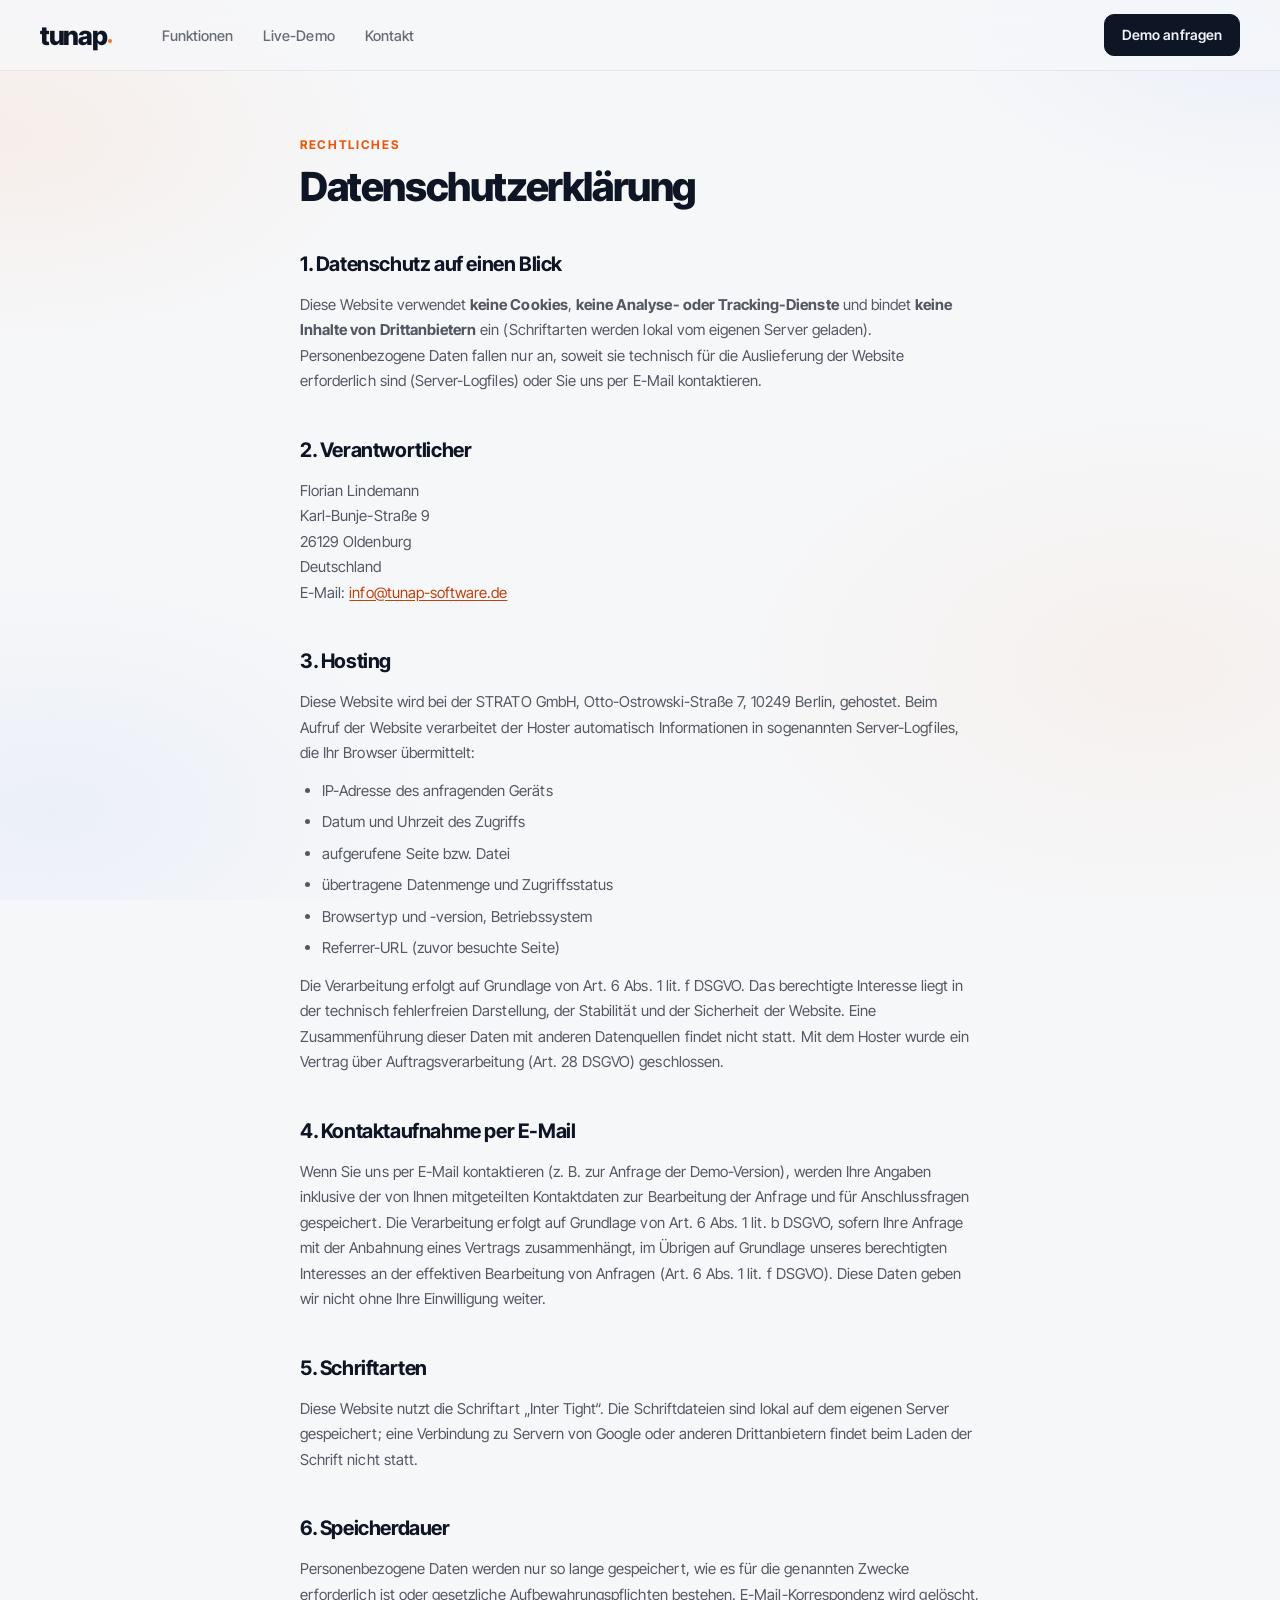
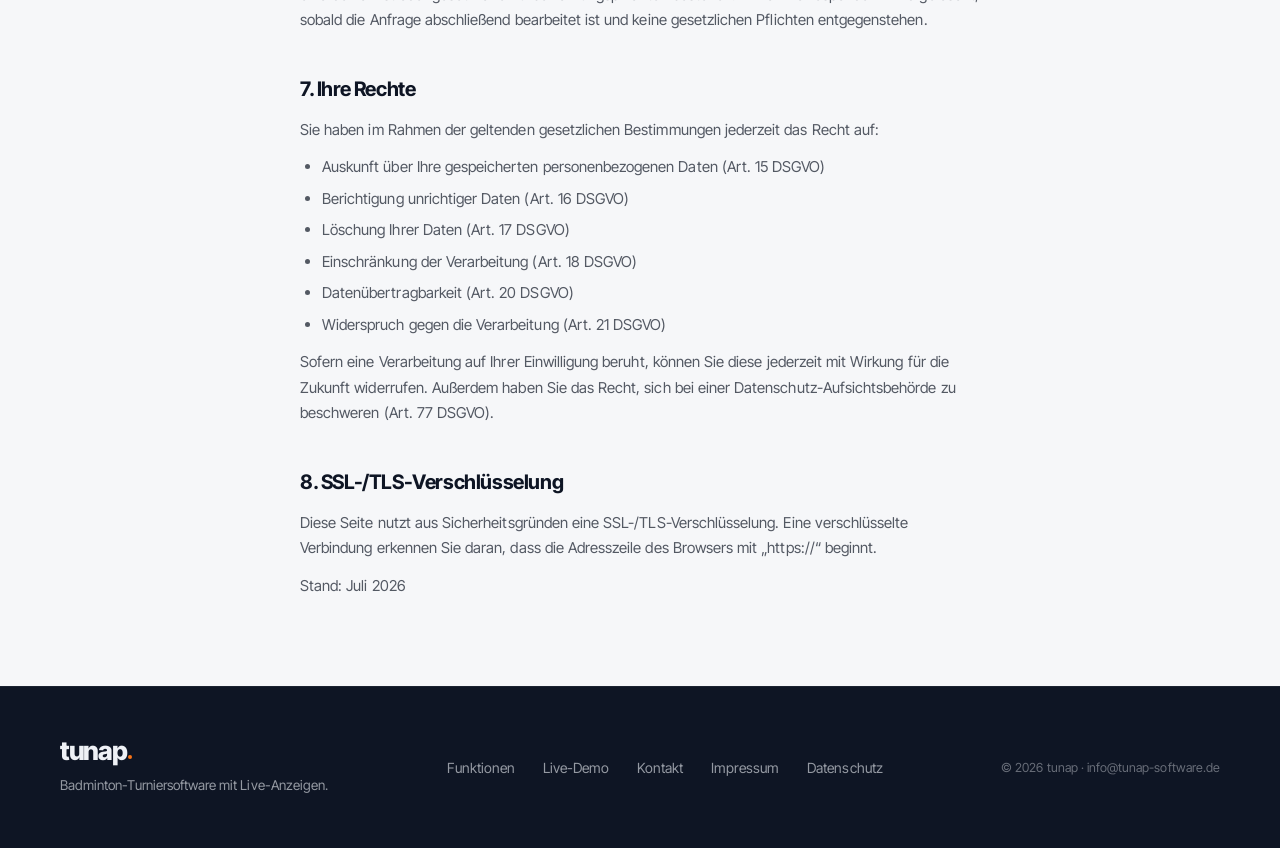
==== datenschutz.html @ 64e5cd74 "Impressum, Datenschutzerklärung und lokale Fonts ergänzen - impressum.html (§ 5 DDG, § 18 MStV) und " ====
<!DOCTYPE html>
<html lang="de">
<head>
<meta charset="utf-8">
<meta name="viewport" content="width=device-width, initial-scale=1">
<title>Datenschutzerklärung — tunap.</title>
<meta name="description" content="Datenschutzerklärung der tunap-Website.">
<meta name="robots" content="noindex">
<meta name="theme-color" content="#0e1524">
<link rel="icon" href="assets/favicon.svg" type="image/svg+xml">
<link rel="preload" href="assets/fonts/InterTight-latin.woff2" as="font" type="font/woff2" crossorigin>
<link rel="stylesheet" href="styles.css">
</head>
<body>

  <!-- ===== NAV ===== -->
  <nav class="nav">
    <a href="index.html" class="wordmark wordmark--nav">tunap<span class="wordmark__dot"></span></a>
    <div class="nav__links">
      <a href="index.html#funktionen">Funktionen</a>
      <a href="index.html#live-demo">Live-Demo</a>
      <a href="index.html#kontakt">Kontakt</a>
    </div>
    <div class="nav__spacer"></div>
    <a href="mailto:info@tunap-software.de?subject=Demo-Version%20anfragen" class="btn btn--dark btn--nav">Demo anfragen</a>
  </nav>

  <main class="legal">
    <div class="eyebrow">Rechtliches</div>
    <h1>Datenschutzerklärung</h1>

    <h2>1. Datenschutz auf einen Blick</h2>
    <p>Diese Website verwendet <strong>keine Cookies</strong>, <strong>keine Analyse- oder Tracking-Dienste</strong> und bindet <strong>keine Inhalte von Drittanbietern</strong> ein (Schriftarten werden lokal vom eigenen Server geladen). Personenbezogene Daten fallen nur an, soweit sie technisch für die Auslieferung der Website erforderlich sind (Server-Logfiles) oder Sie uns per E-Mail kontaktieren.</p>

    <h2>2. Verantwortlicher</h2>
    <address class="legal__address">
      Florian Lindemann<br>
      Karl-Bunje-Straße 9<br>
      26129 Oldenburg<br>
      Deutschland<br>
      E-Mail: <a href="mailto:info@tunap-software.de">info@tunap-software.de</a>
    </address>

    <h2>3. Hosting</h2>
    <p>Diese Website wird bei der STRATO GmbH, Otto-Ostrowski-Straße 7, 10249 Berlin, gehostet. Beim Aufruf der Website verarbeitet der Hoster automatisch Informationen in sogenannten Server-Logfiles, die Ihr Browser übermittelt:</p>
    <ul>
      <li>IP-Adresse des anfragenden Geräts</li>
      <li>Datum und Uhrzeit des Zugriffs</li>
      <li>aufgerufene Seite bzw. Datei</li>
      <li>übertragene Datenmenge und Zugriffsstatus</li>
      <li>Browsertyp und -version, Betriebssystem</li>
      <li>Referrer-URL (zuvor besuchte Seite)</li>
    </ul>
    <p>Die Verarbeitung erfolgt auf Grundlage von Art. 6 Abs. 1 lit. f DSGVO. Das berechtigte Interesse liegt in der technisch fehlerfreien Darstellung, der Stabilität und der Sicherheit der Website. Eine Zusammenführung dieser Daten mit anderen Datenquellen findet nicht statt. Mit dem Hoster wurde ein Vertrag über Auftragsverarbeitung (Art. 28 DSGVO) geschlossen.</p>

    <h2>4. Kontaktaufnahme per E-Mail</h2>
    <p>Wenn Sie uns per E-Mail kontaktieren (z. B. zur Anfrage der Demo-Version), werden Ihre Angaben inklusive der von Ihnen mitgeteilten Kontaktdaten zur Bearbeitung der Anfrage und für Anschlussfragen gespeichert. Die Verarbeitung erfolgt auf Grundlage von Art. 6 Abs. 1 lit. b DSGVO, sofern Ihre Anfrage mit der Anbahnung eines Vertrags zusammenhängt, im Übrigen auf Grundlage unseres berechtigten Interesses an der effektiven Bearbeitung von Anfragen (Art. 6 Abs. 1 lit. f DSGVO). Diese Daten geben wir nicht ohne Ihre Einwilligung weiter.</p>

    <h2>5. Schriftarten</h2>
    <p>Diese Website nutzt die Schriftart „Inter Tight“. Die Schriftdateien sind lokal auf dem eigenen Server gespeichert; eine Verbindung zu Servern von Google oder anderen Drittanbietern findet beim Laden der Schrift nicht statt.</p>

    <h2>6. Speicherdauer</h2>
    <p>Personenbezogene Daten werden nur so lange gespeichert, wie es für die genannten Zwecke erforderlich ist oder gesetzliche Aufbewahrungspflichten bestehen. E-Mail-Korrespondenz wird gelöscht, sobald die Anfrage abschließend bearbeitet ist und keine gesetzlichen Pflichten entgegenstehen.</p>

    <h2>7. Ihre Rechte</h2>
    <p>Sie haben im Rahmen der geltenden gesetzlichen Bestimmungen jederzeit das Recht auf:</p>
    <ul>
      <li>Auskunft über Ihre gespeicherten personenbezogenen Daten (Art. 15 DSGVO)</li>
      <li>Berichtigung unrichtiger Daten (Art. 16 DSGVO)</li>
      <li>Löschung Ihrer Daten (Art. 17 DSGVO)</li>
      <li>Einschränkung der Verarbeitung (Art. 18 DSGVO)</li>
      <li>Datenübertragbarkeit (Art. 20 DSGVO)</li>
      <li>Widerspruch gegen die Verarbeitung (Art. 21 DSGVO)</li>
    </ul>
    <p>Sofern eine Verarbeitung auf Ihrer Einwilligung beruht, können Sie diese jederzeit mit Wirkung für die Zukunft widerrufen. Außerdem haben Sie das Recht, sich bei einer Datenschutz-Aufsichtsbehörde zu beschweren (Art. 77 DSGVO).</p>

    <h2>8. SSL-/TLS-Verschlüsselung</h2>
    <p>Diese Seite nutzt aus Sicherheitsgründen eine SSL-/TLS-Verschlüsselung. Eine verschlüsselte Verbindung erkennen Sie daran, dass die Adresszeile des Browsers mit „https://“ beginnt.</p>

    <p class="legal__updated">Stand: Juli 2026</p>
  </main>

  <!-- ===== FOOTER ===== -->
  <footer class="footer">
    <div class="footer__inner">
      <div>
        <div class="wordmark wordmark--footer">tunap<span class="wordmark__dot"></span></div>
        <div class="footer__tag">Badminton-Turniersoftware mit Live-Anzeigen.</div>
      </div>
      <div class="footer__links">
        <a href="index.html#funktionen">Funktionen</a>
        <a href="index.html#live-demo">Live-Demo</a>
        <a href="mailto:info@tunap-software.de">Kontakt</a>
        <a href="impressum.html">Impressum</a>
        <a href="datenschutz.html">Datenschutz</a>
      </div>
      <div class="footer__copy">© 2026 tunap · info@tunap-software.de</div>
    </div>
  </footer>

</body>
</html>
---- styles.css ----
/* ============================================================
   tunap. — Landingpage
   Kühles Slate-System + Orange-Akzent (verfeinert)
   Design-Tokens · Layout · Komponenten · Responsive
   ============================================================ */

:root{
  /* ---- Neutrale (kühles Slate) ---- */
  --ink:#0e1524;              /* Text / Dunkelflächen */
  --ink-2:#161f31;            /* dunkle Surface */
  --ink-70:rgba(14,21,36,0.70);
  --ink-62:rgba(14,21,36,0.62);
  --ink-55:rgba(14,21,36,0.55);
  --ink-14:rgba(14,21,36,0.14);
  --ink-10:rgba(14,21,36,0.10);
  --ink-07:rgba(14,21,36,0.07);
  --ink-04:rgba(14,21,36,0.04);

  /* Text auf dunklem Grund */
  --cream:#eef1f6;
  --cream-72:rgba(238,241,246,0.72);
  --cream-60:rgba(238,241,246,0.60);
  --cream-40:rgba(238,241,246,0.40);
  --cream-10:rgba(238,241,246,0.10);
  --cream-06:rgba(238,241,246,0.06);

  /* Flächen */
  --paper:#f6f7f9;            /* Seitenhintergrund */
  --paper-2:#edf0f4;          /* abgesetzte Sektion */
  --surface:#ffffff;          /* Cards */
  --white:#fff;

  /* ---- Akzent (Orange) ---- */
  --accent:#f97316;
  --accent-deep:#ea580c;
  --accent-text:#c2410c;      /* AA-tauglich auf hell */
  --accent-08:rgba(249,115,22,0.08);
  --accent-12:rgba(249,115,22,0.12);
  --accent-focus:rgba(249,115,22,0.40);

  /* ---- Radius ---- */
  --r-sm:10px;
  --r:14px;
  --r-lg:20px;
  --r-pill:999px;

  /* ---- Shadows (kühl getönt, geschichtet) ---- */
  --sh-sm:0 1px 2px rgba(14,21,36,0.06), 0 1px 1px rgba(14,21,36,0.04);
  --sh-md:0 6px 16px -6px rgba(14,21,36,0.14), 0 2px 6px -3px rgba(14,21,36,0.08);
  --sh-lg:0 24px 48px -28px rgba(14,21,36,0.34), 0 8px 20px -12px rgba(14,21,36,0.16);
  --sh-shot:0 40px 80px -40px rgba(14,21,36,0.42), 0 12px 28px -18px rgba(14,21,36,0.18);

  --font:'Inter Tight',system-ui,-apple-system,'Segoe UI',sans-serif;
}

/* ---- Schrift lokal gehostet (DSGVO: kein Google-Server-Kontakt) ---- */
@font-face{
  font-family:'Inter Tight';
  font-style:normal;
  font-weight:100 900;
  font-display:swap;
  src:url('assets/fonts/InterTight-latin.woff2') format('woff2');
}

*{box-sizing:border-box;}
html{scroll-behavior:smooth;-webkit-text-size-adjust:100%;}
body{
  margin:0;
  font-family:var(--font);
  font-size:16px;
  background:
    radial-gradient(38% 30% at 100% 1%, rgba(37,99,235,0.06), transparent 72%),
    radial-gradient(42% 32% at 0% 15%, rgba(249,115,22,0.07), transparent 72%),
    radial-gradient(46% 40% at 90% 74%, rgba(249,115,22,0.05), transparent 72%),
    radial-gradient(42% 36% at 4% 90%, rgba(37,99,235,0.05), transparent 72%),
    var(--paper);
  background-attachment:fixed;
  color:var(--ink);
  line-height:1.6;
  letter-spacing:0.003em;
  -webkit-font-smoothing:antialiased;
  text-rendering:optimizeLegibility;
}
a{color:inherit;}
h1,h2,h3{margin:0;}
img{max-width:100%;}
::selection{background:var(--accent);color:var(--white);}

/* Fokus-Sichtbarkeit (Tastatur) */
:focus-visible{outline:none;box-shadow:0 0 0 3px var(--paper),0 0 0 5px var(--accent-focus);border-radius:8px;}

/* ---- Keyframes ---- */
@keyframes tnDot{0%,100%{transform:scale(1);opacity:1;}50%{transform:scale(.62);opacity:.5;}}
@keyframes tnPulse{0%{box-shadow:0 0 0 0 rgba(249,115,22,0.55);}70%{box-shadow:0 0 0 8px rgba(249,115,22,0);}100%{box-shadow:0 0 0 0 rgba(249,115,22,0);}}
@keyframes tnWordDot{0%{box-shadow:0 0 0 0 rgba(249,115,22,0.5);}70%{box-shadow:0 0 0 0.5em rgba(249,115,22,0);}100%{box-shadow:0 0 0 0 rgba(249,115,22,0);}}
@keyframes tnFloat{0%,100%{transform:translate(0,0);}50%{transform:translate(24px,-30px);}}

/* Sanftes Einblenden beim Scrollen (JS setzt .is-visible) */
.reveal{opacity:0;transform:translateY(18px);transition:opacity .6s ease,transform .6s ease;}
.reveal.is-visible{opacity:1;transform:none;}
@media (prefers-reduced-motion: reduce){
  *{animation:none !important;transition:none !important;scroll-behavior:auto !important;}
  .reveal{opacity:1;transform:none;}
}

/* ---- Punkt (Wortmarke-Akzent) ---- */
.dot{display:inline-block;width:8px;height:8px;border-radius:50%;background:var(--accent);}
.dot--pulse{margin-bottom:5px;animation:tnPulse 1.6s ease-out infinite;}
.dot--blink{width:8px;height:8px;animation:tnDot 1.4s ease-in-out infinite;}

/* ---- Buttons ---- */
.btn{
  position:relative;display:inline-flex;align-items:center;justify-content:center;gap:9px;
  font-family:inherit;font-size:15px;font-weight:600;letter-spacing:0.005em;
  padding:14px 24px;min-height:48px;border-radius:12px;border:1px solid transparent;
  text-decoration:none;white-space:nowrap;cursor:pointer;
  transition:transform .16s ease,box-shadow .16s ease,background-color .16s ease,border-color .16s ease;
}
.btn--accent{background:var(--accent);color:var(--white);box-shadow:0 8px 20px -10px rgba(249,115,22,0.7),inset 0 1px 0 rgba(255,255,255,0.18);}
.btn--accent:hover{background:var(--accent-deep);transform:translateY(-2px);box-shadow:0 14px 28px -12px rgba(249,115,22,0.75),inset 0 1px 0 rgba(255,255,255,0.18);}
.btn--accent:active{transform:translateY(0);}
.btn--dark{background:var(--ink);color:var(--cream);border-color:var(--ink);}
.btn--dark:hover{background:var(--ink-2);transform:translateY(-2px);box-shadow:var(--sh-md);}
.btn--ghost{background:var(--surface);color:var(--ink);border-color:var(--ink-14);box-shadow:var(--sh-sm);}
.btn--ghost:hover{border-color:var(--ink);transform:translateY(-2px);box-shadow:var(--sh-md);}
.btn--outline{background:transparent;color:var(--ink);border-color:var(--ink-14);}
.btn--outline:hover{border-color:var(--ink);transform:translateY(-2px);}
.btn--nav{font-size:14px;padding:9px 17px;min-height:40px;border-radius:10px;}
.btn--lg{font-size:16px;padding:16px 30px;min-height:54px;}

/* ---- Wortmarke ---- */
.wordmark{display:inline-flex;align-items:flex-end;gap:0.04em;font-weight:800;letter-spacing:-0.05em;line-height:0.9;color:var(--ink);text-decoration:none;}
.wordmark__dot{flex:none;width:0.16em;height:0.16em;border-radius:50%;background:var(--accent);margin-bottom:0.135em;animation:tnWordDot 1.6s ease-out infinite;}
.wordmark--nav{font-size:26px;}
.wordmark--hero{font-size:clamp(80px,15vw,196px);margin-top:22px;opacity:0.98;}
.wordmark--footer{font-size:26px;color:var(--cream);}

/* ============================================================
   NAV
   ============================================================ */
.nav{
  position:sticky;top:0;z-index:40;display:flex;align-items:center;gap:24px;
  padding:14px 40px;
  background:rgba(246,247,249,0.82);
  backdrop-filter:saturate(160%) blur(14px);
  -webkit-backdrop-filter:saturate(160%) blur(14px);
  border-bottom:1px solid var(--ink-07);
}
.nav__links{display:none;gap:6px;margin-left:14px;}
.nav__links a{font-size:14.5px;font-weight:500;color:var(--ink-62);text-decoration:none;padding:7px 12px;border-radius:9px;transition:color .15s ease,background-color .15s ease;}
.nav__links a:hover{color:var(--ink);background:var(--ink-04);}
.nav__spacer{flex:1;}
@media (min-width:880px){.nav__links{display:flex;}}

/* ============================================================
   HERO
   ============================================================ */
.hero{
  position:relative;overflow:hidden;
  background:
    radial-gradient(48% 50% at 86% -4%, rgba(37,99,235,0.08), transparent 68%),
    radial-gradient(52% 55% at 14% 4%, rgba(249,115,22,0.10), transparent 70%),
    radial-gradient(60% 60% at 50% -8%, var(--accent-08), transparent 70%),
    linear-gradient(180deg, rgba(246,247,249,0) 0%, var(--paper) 62%, var(--surface) 100%);
}
.hero::before{
  content:"";position:absolute;inset:0;pointer-events:none;opacity:.5;
  background-image:
    linear-gradient(to right, var(--ink-04) 1px, transparent 1px),
    linear-gradient(to bottom, var(--ink-04) 1px, transparent 1px);
  background-size:56px 56px;
  -webkit-mask-image:radial-gradient(80% 60% at 50% 0%, #000 0%, transparent 72%);
          mask-image:radial-gradient(80% 60% at 50% 0%, #000 0%, transparent 72%);
}
.hero__inner{position:relative;max-width:1180px;margin:0 auto;padding:64px 40px 84px;text-align:center;}
.pill{display:inline-flex;align-items:center;gap:8px;padding:7px 15px;border-radius:var(--r-pill);font-size:12.5px;font-weight:700;letter-spacing:0.02em;}
.pill--accent{background:var(--surface);color:var(--accent-text);border:1px solid var(--ink-10);box-shadow:var(--sh-sm);}
.pill--accent .dot{width:7px;height:7px;}
.hero__h1{margin:24px auto 0;max-width:720px;font-size:clamp(24px,3.4vw,36px);font-weight:700;letter-spacing:-0.03em;line-height:1.12;color:var(--ink-70);}
.hero__sub{margin:20px auto 0;max-width:640px;font-size:clamp(17px,2.2vw,20px);line-height:1.5;font-weight:500;color:var(--ink-70);}
.hero__cta{display:flex;justify-content:center;flex-wrap:wrap;gap:12px;margin-top:32px;}
.hero__facts{display:flex;justify-content:center;flex-wrap:wrap;gap:10px 30px;margin-top:30px;font-size:13.5px;font-weight:500;color:var(--ink-55);}
.hero__facts strong{font-size:16px;font-weight:800;color:var(--ink);margin-right:5px;font-variant-numeric:tabular-nums;}
.hero__shot{position:relative;z-index:1;margin-top:60px;}

/* ============================================================
   APP-FENSTER-RAHMEN (winframe)
   ============================================================ */
.winframe{border-radius:var(--r-lg);overflow:hidden;background:var(--surface);border:1px solid var(--ink-10);box-shadow:var(--sh-shot);}
.winbar{display:flex;align-items:center;gap:8px;padding:7px 12px;background:var(--surface);border-bottom:1px solid var(--ink-07);}
.winbar__dots{display:inline-flex;gap:6px;flex:none;}
.winbar__dots i{width:9px;height:9px;border-radius:50%;}
.winbar__dots i:nth-child(1){background:#ff5f57;}
.winbar__dots i:nth-child(2){background:#febc2e;}
.winbar__dots i:nth-child(3){background:#28c840;}
.winbar__title{flex:1;text-align:center;font-size:11.5px;font-weight:600;color:var(--ink-55);letter-spacing:0.01em;margin-right:45px;}
.winframe .shot-img{border-radius:0;}

/* Screenshots (echte App-Aufnahmen, 16:9) */
.shot-img{display:block;width:100%;height:auto;aspect-ratio:16/9;object-fit:cover;object-position:top center;background:var(--surface);}

/* ============================================================
   WERT-PFEILER
   ============================================================ */
.pillars-wrap{background:var(--surface);border-top:1px solid var(--ink-07);border-bottom:1px solid var(--ink-07);}
.pillars{max-width:1240px;margin:0 auto;padding:56px 40px;display:grid;grid-template-columns:1fr;gap:36px 0;counter-reset:pillar;}
.pillar{position:relative;display:flex;flex-direction:column;gap:12px;counter-increment:pillar;}
.pillar::after{content:"0" counter(pillar);position:absolute;top:4px;right:0;font-size:12px;font-weight:700;letter-spacing:0.06em;color:rgba(14,21,36,0.20);}
.pillar__ic{width:46px;height:46px;border-radius:13px;background:var(--accent-12);color:var(--accent-deep);display:flex;align-items:center;justify-content:center;}
.pillar__t{font-size:16.5px;font-weight:700;letter-spacing:-0.01em;color:var(--ink);}
.pillar__p{margin:0;font-size:14.5px;line-height:1.55;color:var(--ink-62);}
@media (min-width:560px){.pillars{grid-template-columns:repeat(2,1fr);column-gap:44px;}}
@media (min-width:900px){
  .pillars{grid-template-columns:repeat(4,1fr);column-gap:0;}
  .pillar{padding:2px 34px;}
  .pillar::after{right:34px;}
  .pillar:not(:first-child){border-left:1px solid var(--ink-07);}
  .pillar:first-child{padding-left:0;}
  .pillar:last-child{padding-right:0;}
  .pillar:last-child::after{right:0;}
}

/* ============================================================
   ÜBERSCHRIFTEN / TEXT
   ============================================================ */
.eyebrow{font-size:12px;font-weight:700;letter-spacing:0.14em;text-transform:uppercase;color:var(--accent-deep);}
.eyebrow--dot,.eyebrow--accent{display:inline-flex;align-items:center;gap:8px;}
.eyebrow--dot .dot,.eyebrow--accent .dot{width:7px;height:7px;}
.eyebrow--accent{color:var(--accent);}
.h2{font-size:clamp(29px,4.4vw,40px);font-weight:800;letter-spacing:-0.035em;line-height:1.08;color:var(--ink);}
.h2--light{color:var(--cream);}
.lead{font-size:17px;line-height:1.6;color:var(--ink-62);}
.lead--center{margin-left:auto;margin-right:auto;}
.lead--light{color:var(--cream-72);}

/* ============================================================
   FUNKTIONEN — alternierende Reihen
   ============================================================ */
.flow-wrap{max-width:1240px;margin:0 auto;padding:92px 40px 40px;}
.flow-head{text-align:center;max-width:720px;margin:0 auto 64px;}
.flow-head .h2{margin-top:14px;}
.flow{display:flex;flex-direction:column;gap:72px;}
.flowrow{display:grid;grid-template-columns:1fr;gap:28px;align-items:center;}
.flowrow__shot{border-radius:var(--r);box-shadow:var(--sh-lg);transition:transform .2s ease,box-shadow .2s ease;}
.flowrow:hover .flowrow__shot{transform:translateY(-4px);box-shadow:var(--sh-shot);}
.flowrow__kicker{font-size:11.5px;font-weight:700;color:var(--accent-deep);letter-spacing:0.1em;text-transform:uppercase;}
.flowrow__title{margin-top:8px;font-size:clamp(21px,2.6vw,26px);font-weight:800;letter-spacing:-0.025em;line-height:1.15;color:var(--ink);}
.flowrow__p{margin:12px 0 0;font-size:15.5px;line-height:1.62;color:var(--ink-62);}
.flowrow__list{margin:16px 0 0;padding:0;list-style:none;display:flex;flex-direction:column;gap:9px;}
.flowrow__list li{position:relative;padding-left:26px;font-size:14.5px;line-height:1.5;color:var(--ink-70);font-weight:500;}
.flowrow__list li::before{
  content:"";position:absolute;left:0;top:3px;width:16px;height:16px;border-radius:50%;
  background:var(--accent-12);
  background-image:url("data:image/svg+xml,%3Csvg xmlns='http://www.w3.org/2000/svg' viewBox='0 0 24 24' fill='none' stroke='%23ea580c' stroke-width='3.4' stroke-linecap='round' stroke-linejoin='round'%3E%3Cpath d='m5 13 4 4L19 7'/%3E%3C/svg%3E");
  background-size:9px 9px;background-position:center;background-repeat:no-repeat;
}
@media (min-width:880px){
  .flowrow{grid-template-columns:7fr 5fr;gap:56px;}
  .flowrow--flip .flowrow__shot{order:2;}
  .flowrow--flip .flowrow__meta{order:1;}
}

/* ============================================================
   TURNIERMODI
   ============================================================ */
.modi-wrap{background:var(--paper-2);border-top:1px solid var(--ink-07);border-bottom:1px solid var(--ink-07);margin-top:52px;}
.modi-inner{max-width:1020px;margin:0 auto;padding:76px 40px;text-align:center;}
.modi-inner .h2{margin:12px auto 0;max-width:680px;}
.modi-inner .lead{margin:14px auto 0;max-width:600px;}
.modi{margin-top:36px;display:grid;grid-template-columns:1fr;gap:16px;text-align:left;}
.modi__card{background:var(--surface);border:1px solid var(--ink-07);border-radius:var(--r);padding:24px;box-shadow:var(--sh-sm);transition:transform .18s ease,box-shadow .18s ease,border-color .18s ease;}
.modi__card:hover{transform:translateY(-3px);box-shadow:var(--sh-md);border-color:var(--ink-10);}
.modi__ic{width:38px;height:38px;border-radius:10px;background:var(--ink);color:var(--accent);display:flex;align-items:center;justify-content:center;margin-bottom:14px;}
.modi__t{font-size:16.5px;font-weight:700;letter-spacing:-0.01em;color:var(--ink);}
.modi__p{margin:8px 0 0;font-size:14px;line-height:1.55;color:var(--ink-62);}
@media (min-width:560px){.modi{grid-template-columns:repeat(2,1fr);}}
@media (min-width:880px){.modi{grid-template-columns:repeat(4,1fr);}}

/* ============================================================
   LIVE-DEMO
   ============================================================ */
.livedemo-wrap{background:var(--surface);scroll-margin-top:70px;}
.livedemo-inner{max-width:1180px;margin:0 auto;padding:76px 40px;text-align:center;}
.livedemo-inner .h2{margin:14px 0 0;}
.livedemo-inner .lead{margin:16px auto 0;max-width:600px;color:var(--ink-62);}
.livedemo{margin-top:38px;text-align:left;}
.livedemo__cols{display:flex;flex-wrap:wrap;align-items:flex-start;gap:24px;}
.livedemo__col{flex:1 1 360px;min-width:0;display:flex;flex-direction:column;}
.livedemo__label{display:flex;align-items:center;gap:9px;font-size:11px;font-weight:700;letter-spacing:0.14em;text-transform:uppercase;color:var(--accent-deep);margin-bottom:12px;}
.livedemo__label .dot{width:7px;height:7px;}
.livedemo__screen{aspect-ratio:8/5;container-type:size;background:#0a0d14;border-radius:8px;overflow:hidden;}

/* ---- Geräte-Gehäuse (TV + Tablet) ---- */
.device{display:flex;flex-direction:column;align-items:center;width:100%;}

/* Court-Monitor als Fernseher mit Standfuß */
.device--tv .device__frame{width:100%;padding:13px;border-radius:16px;background:linear-gradient(180deg,#222a3a 0%,#0f141d 100%);box-shadow:var(--sh-lg),inset 0 0 0 1px rgba(255,255,255,0.06);}
.device--tv .livedemo__screen{border-radius:5px;box-shadow:inset 0 0 0 1px rgba(0,0,0,0.7);}
.device__neck{width:52px;height:20px;background:linear-gradient(180deg,#1b2130 0%,#141a25 100%);}
.device__base{width:190px;max-width:62%;height:13px;border-radius:0 0 12px 12px;background:linear-gradient(180deg,#222a3a 0%,#10151e 100%);box-shadow:0 10px 18px -10px rgba(10,13,20,0.6);}

/* Schiedsrichter-Tablet */
.device--tablet{position:relative;padding:20px;border-radius:30px;background:linear-gradient(155deg,#242c3c 0%,#111722 100%);box-shadow:var(--sh-lg),inset 0 0 0 1px rgba(255,255,255,0.06);}
.device--tablet .livedemo__screen{width:100%;border-radius:12px;box-shadow:inset 0 0 0 1px rgba(0,0,0,0.7);}
.device__cam{position:absolute;top:9px;left:50%;transform:translateX(-50%);width:6px;height:6px;border-radius:50%;background:#394252;box-shadow:inset 0 0 0 1px rgba(255,255,255,0.1);}
.livedemo__controls{display:flex;align-items:center;justify-content:flex-end;flex-wrap:wrap;gap:8px;margin-top:20px;}
.livedemo__btn{flex:0 0 auto;font-size:13px;font-weight:600;padding:9px 18px;min-height:40px;border-radius:10px;border:1px solid var(--ink-14);background:var(--surface);color:var(--ink-62);cursor:pointer;font-family:inherit;transition:all .15s ease;}
.livedemo__btn:hover{border-color:var(--ink);color:var(--ink);}
.livedemo__btn.is-active{border-color:var(--ink);background:var(--ink);color:var(--cream);}

/* ============================================================
   FUNKTIONSUMFANG (Raster)
   ============================================================ */
.featgrid-wrap{background:var(--paper-2);border-top:1px solid var(--ink-07);border-bottom:1px solid var(--ink-07);}
.featgrid-inner{max-width:1240px;margin:0 auto;padding:80px 40px;}
.featgrid-head{text-align:center;max-width:600px;margin:0 auto 44px;}
.featgrid-head .h2{margin-top:14px;}
.featgrid{display:grid;grid-template-columns:1fr;gap:16px;}
.feat{background:var(--surface);border:1px solid var(--ink-07);border-radius:var(--r);padding:26px;box-shadow:var(--sh-sm);transition:transform .18s ease,box-shadow .18s ease,border-color .18s ease;}
.feat:hover{transform:translateY(-3px);box-shadow:var(--sh-md);border-color:var(--ink-10);}
.feat__ic{width:40px;height:40px;border-radius:11px;background:var(--ink);color:var(--accent);display:flex;align-items:center;justify-content:center;margin-bottom:15px;}
.feat__t{font-size:16.5px;font-weight:700;letter-spacing:-0.01em;color:var(--ink);}
.feat__p{margin:7px 0 0;font-size:14px;line-height:1.55;color:var(--ink-62);}
@media (min-width:560px){.featgrid{grid-template-columns:repeat(2,1fr);}}
@media (min-width:860px){.featgrid{grid-template-columns:repeat(3,1fr);}}

/* ============================================================
   PREISE
   ============================================================ */
.pricing-wrap{background:var(--surface);scroll-margin-top:70px;}
.pricing-inner{max-width:1120px;margin:0 auto;padding:88px 40px;}
.pricing-head{text-align:center;max-width:640px;margin:0 auto;}
.pricing-head .h2{margin-top:14px;}
.pricing-head .lead{margin:14px auto 0;max-width:560px;}
.pricing-toggle{display:inline-flex;margin-top:28px;border:1px solid var(--ink-14);border-radius:var(--r-pill);overflow:hidden;background:var(--paper);padding:4px;gap:4px;}
.pricing-toggle__btn{border:none;background:transparent;color:var(--ink-55);padding:9px 20px;cursor:pointer;font-family:inherit;font-weight:700;font-size:13.5px;border-radius:var(--r-pill);transition:color .15s ease,background-color .15s ease,box-shadow .15s ease;}
.pricing-toggle__btn:hover{color:var(--ink);}
.pricing-toggle__btn.is-active{background:var(--ink);color:var(--cream);box-shadow:var(--sh-sm);}

.plans{margin-top:44px;display:grid;grid-template-columns:1fr;gap:20px;align-items:stretch;}
.plan{
  position:relative;display:flex;flex-direction:column;
  background:var(--surface);border:1px solid var(--ink-10);border-radius:var(--r-lg);
  padding:30px 28px;box-shadow:var(--sh-sm);
  transition:transform .18s ease,box-shadow .18s ease,border-color .18s ease;
}
.plan:hover{transform:translateY(-4px);box-shadow:var(--sh-md);}
.plan--featured{border-color:rgba(249,115,22,0.45);box-shadow:0 0 0 1px rgba(249,115,22,0.25),var(--sh-lg);}
.plan__badge{position:absolute;top:-13px;left:50%;transform:translateX(-50%);background:var(--accent);color:var(--white);font-size:11.5px;font-weight:800;letter-spacing:0.08em;text-transform:uppercase;padding:5px 14px;border-radius:var(--r-pill);box-shadow:0 6px 14px -6px rgba(249,115,22,0.7);}
.plan__name{font-size:18px;font-weight:800;letter-spacing:-0.02em;color:var(--ink);}
.plan__desc{margin-top:6px;font-size:13.5px;line-height:1.5;color:var(--ink-62);min-height:40px;}
.plan__price{margin-top:20px;display:flex;flex-direction:column;gap:3px;}
.plan__amount{font-size:38px;font-weight:800;letter-spacing:-0.04em;line-height:1;color:var(--ink);font-variant-numeric:tabular-nums;}
.plan__per{font-size:12.5px;font-weight:600;color:var(--ink-55);letter-spacing:0.02em;}
.plan__list{margin:22px 0 26px;padding:0;list-style:none;display:flex;flex-direction:column;gap:10px;flex:1;}
.plan__list li{position:relative;padding-left:26px;font-size:14px;line-height:1.5;color:var(--ink-70);}
.plan__list li strong{color:var(--ink);}
.plan__list li::before{
  content:"";position:absolute;left:0;top:3px;width:16px;height:16px;border-radius:50%;
  background:var(--accent-12);
  background-image:url("data:image/svg+xml,%3Csvg xmlns='http://www.w3.org/2000/svg' viewBox='0 0 24 24' fill='none' stroke='%23ea580c' stroke-width='3.4' stroke-linecap='round' stroke-linejoin='round'%3E%3Cpath d='m5 13 4 4L19 7'/%3E%3C/svg%3E");
  background-size:9px 9px;background-position:center;background-repeat:no-repeat;
}
.plan__cta{width:100%;}
.pricing-note{margin:26px auto 0;max-width:560px;text-align:center;font-size:13px;line-height:1.6;color:var(--ink-55);}
@media (min-width:820px){.plans{grid-template-columns:repeat(3,1fr);}}

/* ============================================================
   KONTAKT / CTA
   ============================================================ */
.contact{
  background:linear-gradient(165deg,#0e1524 0%,#141d30 100%);
  color:var(--cream);position:relative;overflow:hidden;scroll-margin-top:70px;
}
.contact__glow{position:absolute;top:-100px;right:-60px;width:380px;height:380px;border-radius:50%;background:radial-gradient(circle at center,rgba(249,115,22,0.24),transparent 68%);pointer-events:none;animation:tnFloat 15s ease-in-out infinite;}
.contact__inner{max-width:840px;margin:0 auto;padding:92px 40px;position:relative;text-align:center;}
.contact__inner .h2{margin-top:16px;}
.contact__inner .lead{margin:18px auto 0;max-width:560px;}
.contact__cta{display:flex;flex-direction:column;align-items:center;gap:16px;margin-top:36px;}
.contact__mail{font-size:15px;font-weight:600;color:var(--cream-72);text-decoration:none;border-bottom:1px solid var(--cream-10);padding-bottom:2px;transition:color .15s ease,border-color .15s ease;}
.contact__mail:hover{color:var(--cream);border-color:var(--cream-40);}
.contact__steps{margin-top:48px;display:grid;grid-template-columns:1fr;gap:14px;text-align:left;}
.cstep{display:flex;align-items:center;gap:13px;background:var(--cream-06);border:1px solid var(--cream-10);border-radius:14px;padding:16px 20px;font-size:14px;line-height:1.5;color:var(--cream-72);}
.cstep__n{width:28px;height:28px;border-radius:9px;background:var(--accent);color:var(--white);display:flex;align-items:center;justify-content:center;font-weight:800;font-size:13.5px;flex-shrink:0;box-shadow:0 6px 14px -6px rgba(249,115,22,0.7);}
@media (min-width:760px){.contact__steps{grid-template-columns:repeat(3,1fr);}.cstep{flex-direction:column;align-items:flex-start;gap:12px;}}

/* ============================================================
   FOOTER
   ============================================================ */
.footer{background:var(--ink);color:var(--cream-60);border-top:1px solid var(--cream-06);}
.footer__inner{max-width:1240px;margin:0 auto;padding:52px 40px;display:flex;align-items:center;justify-content:space-between;flex-wrap:wrap;gap:24px;}
.footer__tag{margin-top:7px;font-size:13.5px;color:var(--cream-60);}
.footer__links{display:flex;gap:8px;font-size:14px;flex-wrap:wrap;}
.footer__links a{color:var(--cream-60);text-decoration:none;padding:6px 10px;border-radius:8px;transition:color .15s ease,background-color .15s ease;}
.footer__links a:hover{color:var(--cream);background:var(--cream-06);}
.footer__copy{font-size:12.5px;color:var(--cream-40);}

/* ============================================================
   RECHTSSEITEN (Impressum / Datenschutz)
   ============================================================ */
.legal{max-width:760px;margin:0 auto;padding:64px 40px 88px;}
.legal h1{font-size:clamp(30px,4.4vw,40px);font-weight:800;letter-spacing:-0.035em;line-height:1.08;color:var(--ink);margin:10px 0 0;}
.legal h2{font-size:20px;font-weight:700;letter-spacing:-0.02em;color:var(--ink);margin:40px 0 0;}
.legal h3{font-size:16px;font-weight:700;color:var(--ink);margin:26px 0 0;}
.legal p,.legal ul{margin:12px 0 0;font-size:15px;line-height:1.7;color:var(--ink-70);}
.legal ul{padding-left:22px;}
.legal li{margin-top:6px;}
.legal a{color:var(--accent-text);text-decoration:underline;text-underline-offset:2px;}
.legal a:hover{color:var(--accent-deep);}
.legal__updated{margin-top:28px;font-size:13px;color:var(--ink-55);}
.legal__address{margin-top:12px;font-size:15px;line-height:1.7;color:var(--ink-70);font-style:normal;}

/* ============================================================
   RESPONSIVE FEINSCHLIFF
   ============================================================ */
@media (max-width:600px){
  .nav{padding:12px 20px;gap:14px;}
  .hero__inner{padding:48px 20px 0;}
  .pillars,.flow-wrap,.modi-inner,.livedemo-inner,.featgrid-inner,.pricing-inner,.contact__inner,.footer__inner,.legal{padding-left:20px;padding-right:20px;}
  .hero__shot{margin-top:44px;}
  .footer__inner{flex-direction:column;align-items:flex-start;}
}
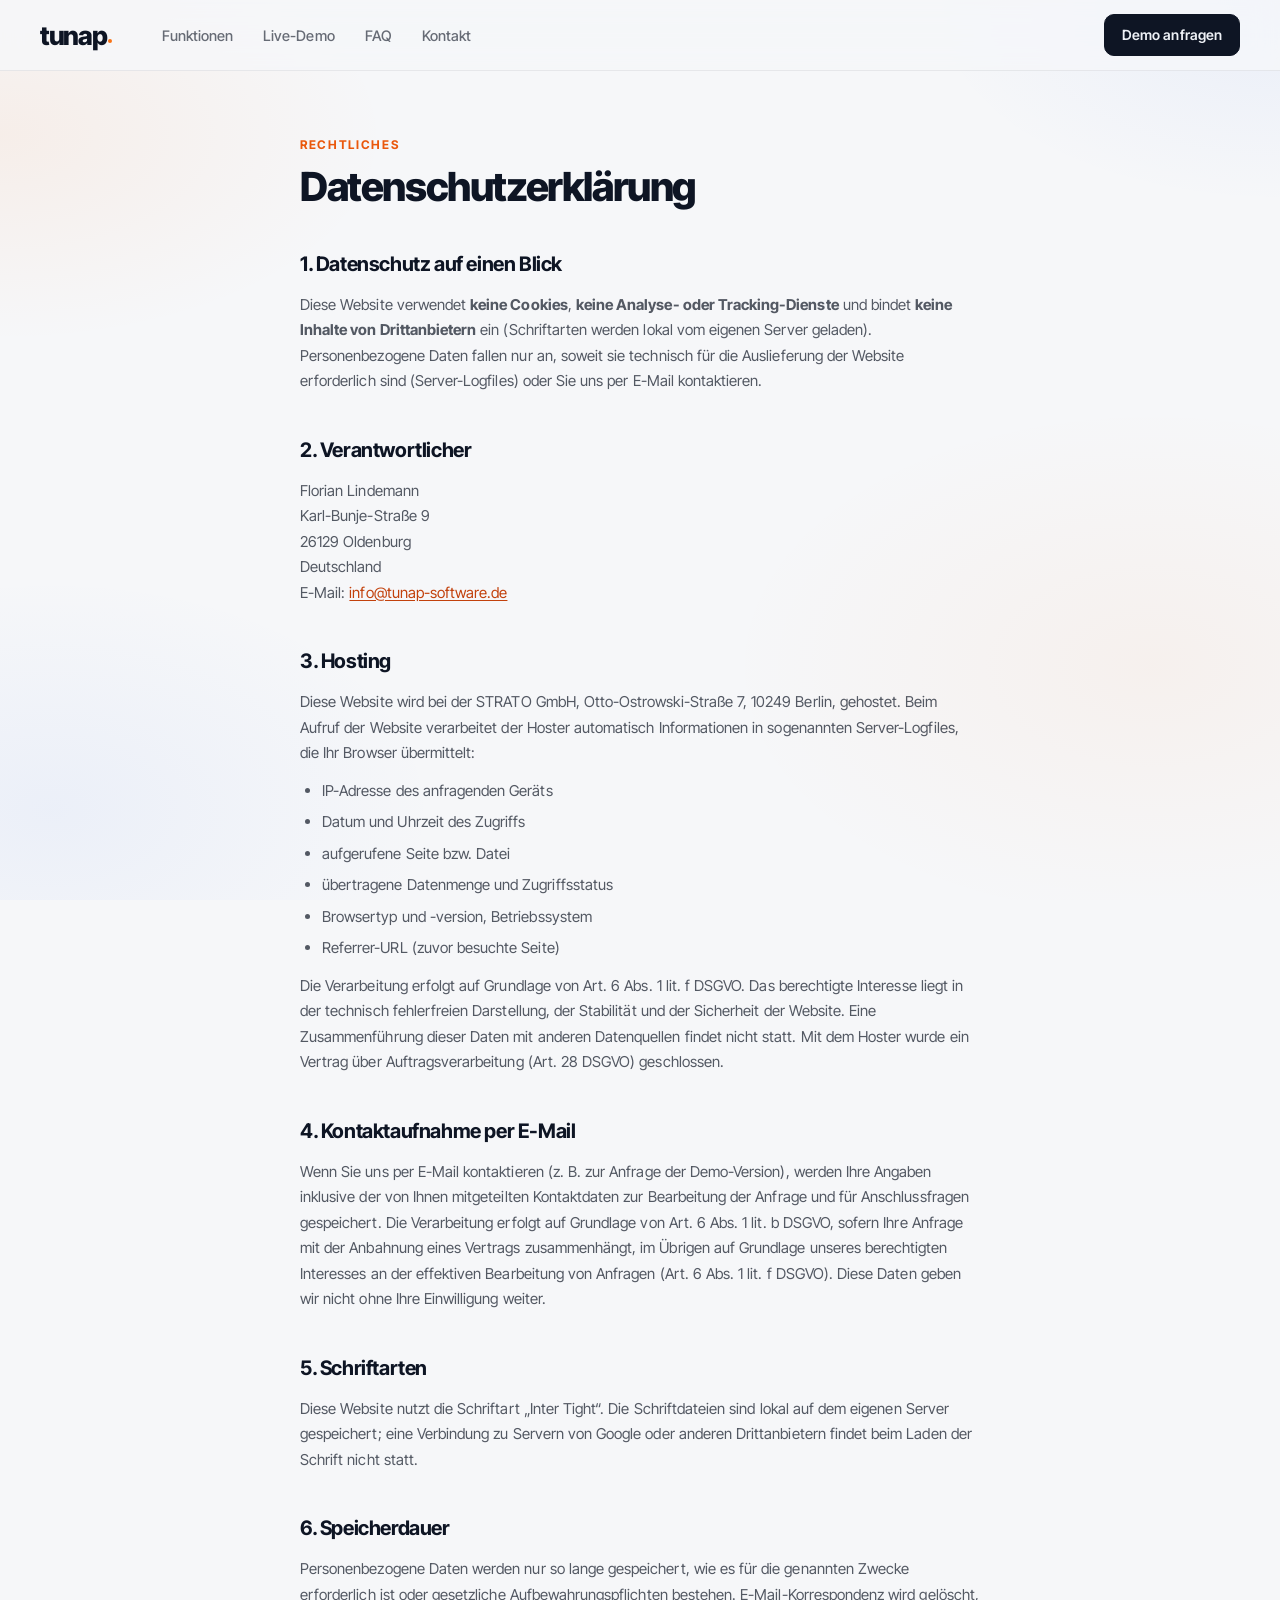
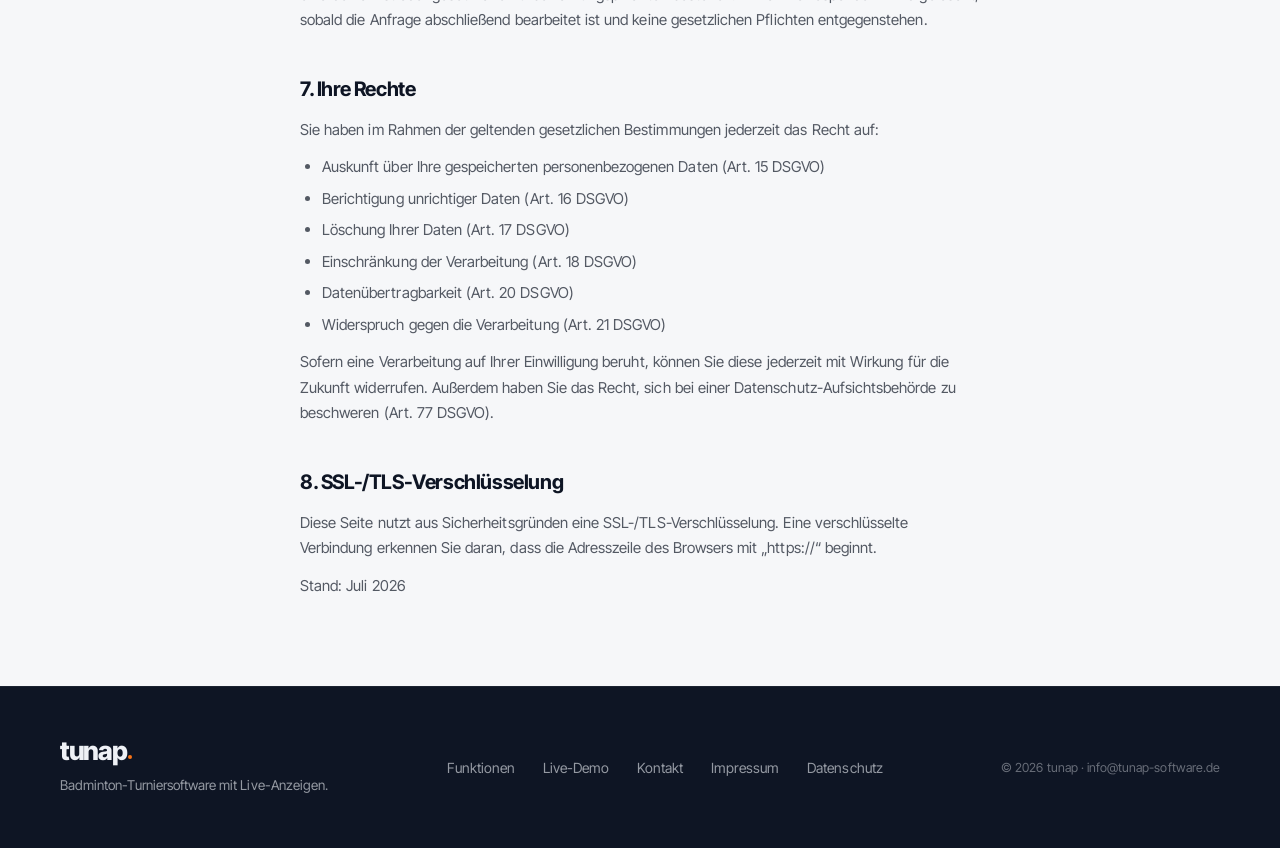
==== commit 5ecf7cfe: "Pilot-/FAQ-Sektion, mobiles Menü, SEO- und Performance-Ausbau - Pilotvereine-Sektion als Social-Proo" ====
--- a/datenschutz.html
+++ b/datenschutz.html
@@ -14,15 +14,19 @@
 <body>
 
   <!-- ===== NAV ===== -->
-  <nav class="nav">
+  <nav class="nav" id="nav">
     <a href="index.html" class="wordmark wordmark--nav">tunap<span class="wordmark__dot"></span></a>
-    <div class="nav__links">
+    <div class="nav__links" id="nav-links">
       <a href="index.html#funktionen">Funktionen</a>
       <a href="index.html#live-demo">Live-Demo</a>
+      <a href="index.html#faq">FAQ</a>
       <a href="index.html#kontakt">Kontakt</a>
     </div>
     <div class="nav__spacer"></div>
     <a href="mailto:info@tunap-software.de?subject=Demo-Version%20anfragen" class="btn btn--dark btn--nav">Demo anfragen</a>
+    <button type="button" class="nav__burger" id="nav-burger" aria-label="Menü öffnen" aria-expanded="false" aria-controls="nav-links">
+      <span></span><span></span><span></span>
+    </button>
   </nav>
 
   <main class="legal">
@@ -98,5 +102,6 @@
     </div>
   </footer>
 
+  <script src="script.js"></script>
 </body>
 </html>
--- a/styles.css
+++ b/styles.css
@@ -150,7 +150,28 @@
 .nav__links a{font-size:14.5px;font-weight:500;color:var(--ink-62);text-decoration:none;padding:7px 12px;border-radius:9px;transition:color .15s ease,background-color .15s ease;}
 .nav__links a:hover{color:var(--ink);background:var(--ink-04);}
 .nav__spacer{flex:1;}
-@media (min-width:880px){.nav__links{display:flex;}}
+
+/* Burger (mobil) */
+.nav__burger{display:flex;flex-direction:column;justify-content:center;gap:5px;width:42px;height:42px;padding:10px;border:1px solid var(--ink-14);border-radius:10px;background:var(--surface);cursor:pointer;}
+.nav__burger span{display:block;height:2px;border-radius:2px;background:var(--ink);transition:transform .2s ease,opacity .2s ease;}
+.nav.is-open .nav__burger span:nth-child(1){transform:translateY(7px) rotate(45deg);}
+.nav.is-open .nav__burger span:nth-child(2){opacity:0;}
+.nav.is-open .nav__burger span:nth-child(3){transform:translateY(-7px) rotate(-45deg);}
+
+/* Mobil: Links als aufklappbares Panel unter der Nav */
+@media (max-width:879.98px){
+  .nav{flex-wrap:wrap;}
+  .nav__links{
+    display:none;order:10;flex-basis:100%;flex-direction:column;gap:2px;
+    margin:12px 0 4px;padding-top:12px;border-top:1px solid var(--ink-07);
+  }
+  .nav.is-open .nav__links{display:flex;}
+  .nav__links a{font-size:16px;padding:11px 12px;}
+}
+@media (min-width:880px){
+  .nav__links{display:flex;}
+  .nav__burger{display:none;}
+}
 
 /* ============================================================
    HERO
@@ -325,6 +346,53 @@
 @media (min-width:860px){.featgrid{grid-template-columns:repeat(3,1fr);}}
 
 /* ============================================================
+   PILOTVEREINE
+   ============================================================ */
+.pilot-wrap{background:var(--surface);border-top:1px solid var(--ink-07);}
+.pilot-inner{max-width:1180px;margin:0 auto;padding:84px 40px;display:grid;grid-template-columns:1fr;gap:44px;align-items:center;}
+.pilot__text .h2{margin-top:14px;max-width:480px;}
+.pilot__text .lead{margin:16px 0 0;max-width:520px;}
+.pilot__text .btn{margin-top:28px;}
+.pilot__perks{display:flex;flex-direction:column;gap:14px;}
+.perk{background:var(--paper-2);border:1px solid var(--ink-07);border-radius:var(--r);padding:20px 22px;position:relative;padding-left:56px;}
+.perk::before{
+  content:"";position:absolute;left:22px;top:24px;width:18px;height:18px;border-radius:50%;
+  background:var(--accent-12);
+  background-image:url("data:image/svg+xml,%3Csvg xmlns='http://www.w3.org/2000/svg' viewBox='0 0 24 24' fill='none' stroke='%23ea580c' stroke-width='3.4' stroke-linecap='round' stroke-linejoin='round'%3E%3Cpath d='m5 13 4 4L19 7'/%3E%3C/svg%3E");
+  background-size:10px 10px;background-position:center;background-repeat:no-repeat;
+}
+.perk__t{font-size:15.5px;font-weight:700;letter-spacing:-0.01em;color:var(--ink);}
+.perk__p{margin:5px 0 0;font-size:14px;line-height:1.55;color:var(--ink-62);}
+@media (min-width:880px){.pilot-inner{grid-template-columns:1.1fr 1fr;gap:64px;}}
+
+/* ============================================================
+   FAQ
+   ============================================================ */
+.faq-wrap{background:var(--paper-2);border-top:1px solid var(--ink-07);border-bottom:1px solid var(--ink-07);scroll-margin-top:70px;}
+.faq-inner{max-width:820px;margin:0 auto;padding:84px 40px;}
+.faq-head{text-align:center;margin-bottom:40px;}
+.faq-head .h2{margin-top:14px;}
+.faq{display:flex;flex-direction:column;gap:12px;}
+.faq__item{background:var(--surface);border:1px solid var(--ink-07);border-radius:var(--r);box-shadow:var(--sh-sm);overflow:hidden;transition:border-color .18s ease,box-shadow .18s ease;}
+.faq__item:hover{border-color:var(--ink-10);box-shadow:var(--sh-md);}
+.faq__item[open]{border-color:var(--ink-10);}
+.faq__q{
+  list-style:none;display:flex;align-items:center;justify-content:space-between;gap:16px;
+  padding:18px 22px;cursor:pointer;font-size:15.5px;font-weight:700;letter-spacing:-0.01em;color:var(--ink);
+}
+.faq__q::-webkit-details-marker{display:none;}
+.faq__q::after{
+  content:"";flex:none;width:22px;height:22px;border-radius:7px;background:var(--accent-12);
+  background-image:url("data:image/svg+xml,%3Csvg xmlns='http://www.w3.org/2000/svg' viewBox='0 0 24 24' fill='none' stroke='%23ea580c' stroke-width='2.6' stroke-linecap='round'%3E%3Cpath d='M12 5v14M5 12h14'/%3E%3C/svg%3E");
+  background-size:12px 12px;background-position:center;background-repeat:no-repeat;
+  transition:transform .2s ease;
+}
+.faq__item[open] .faq__q::after{transform:rotate(45deg);}
+.faq__a{padding:0 22px 20px;}
+.faq__a p{margin:0;font-size:14.5px;line-height:1.65;color:var(--ink-70);}
+.faq__a a{color:var(--accent-text);text-decoration:underline;text-underline-offset:2px;}
+
+/* ============================================================
    PREISE
    ============================================================ */
 .pricing-wrap{background:var(--surface);scroll-margin-top:70px;}
